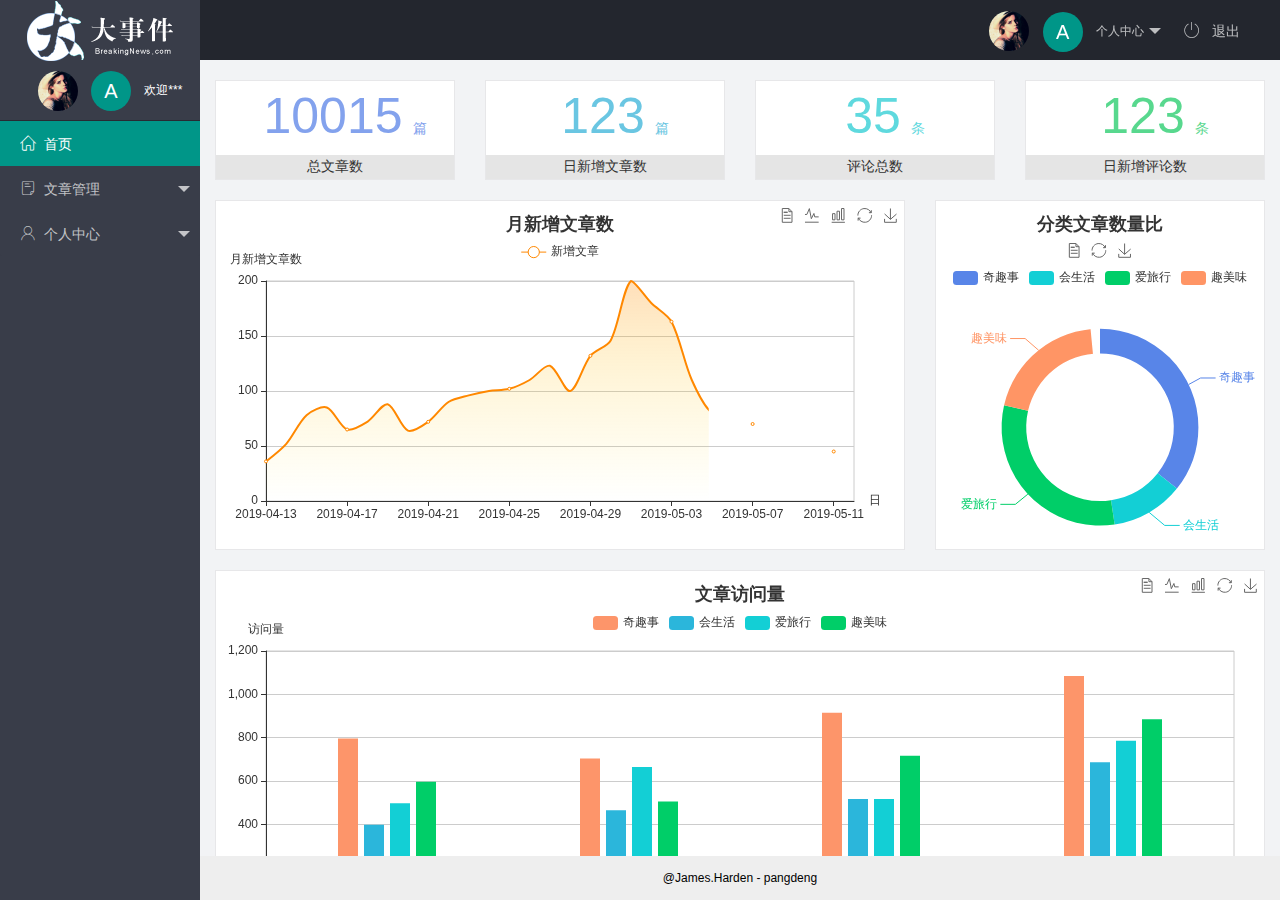
==== index.html @ 7b643625 "完成了主页功能的开发" ====
<!DOCTYPE html>
<html lang="en">

<head>
    <meta charset="UTF-8">
    <meta http-equiv="X-UA-Compatible" content="IE=edge">
    <meta name="viewport" content="width=device-width, initial-scale=1.0">
    <title>Document</title>
    <link rel="stylesheet" href="./assets/lib/layui/css/layui.css">
    <link rel="stylesheet" href="./assets/fonts/iconfont.css">
    <link rel="stylesheet" href="./assets/css/index.css">
</head>

<body>
    <div class="layui-layout layui-layout-admin">
        <div class="layui-header">
            <div class="layui-logo layui-hide-xs layui-bg-black">
                <img src="./assets/images/logo.png" alt="">
            </div>
            <!-- 头部区域（可配合layui 已有的水平导航） -->
            <ul class="layui-nav layui-layout-right">
                <li class="layui-nav-item layui-hide layui-show-md-inline-block">
                    <a href="javascript:;" class="userinfo">
                        <img src="./assets/images/sample.jpg"
                            class="layui-nav-img">
                            <span class="text-avatar">A</span>
                        个人中心
                    </a>
                    <dl class="layui-nav-child">
                        <dd><a href="">基本资料</a></dd>
                        <dd><a href="">更换头像</a></dd>
                        <dd><a href="">重置密码</a></dd>
                    </dl>
                </li>
                <li class="layui-nav-item" lay-header-event="menuRight" lay-unselect>
                    <a href="javascript:;" id="btnLogout">
                        <span class="iconfont icon-tuichu"></span>
                        退出
                    </a>
                </li>
            </ul>
        </div>

        <div class="layui-side layui-bg-black">
            <div class="layui-side-scroll">
                <div class="userinfo">
                    <img src="./assets/images/sample.jpg"
                        class="layui-nav-img">
                    <span class="text-avatar">A</span>
                    <span id="welcome">欢迎***</span>
                </div>
                <!-- 左侧导航区域（可配合layui已有的垂直导航） -->
                <ul class="layui-nav layui-nav-tree" lay-shrink="all">
                    <li class="layui-nav-item layui-this">
                        <a href="/home/dashboard.html" target="fm">
                            <span class="iconfont icon-home"></span>首页
                        </a>
                    </li>
                    <li class="layui-nav-item">
                        <a class="" href="javascript:;"><span class="iconfont icon-16"></span>文章管理</a>
                        <dl class="layui-nav-child">
                            <dd><a href="javascript:;"><i class="layui-icon layui-icon-app"></i> 文章类别</a></dd>
                            <dd><a href="javascript:;"><i class="layui-icon layui-icon-cols"></i> 文章列表</a></dd>
                            <dd><a href="javascript:;"><i class="layui-icon layui-icon-diamond"></i> 发布文章</a></dd>
                        </dl>
                    </li>
                    <li class="layui-nav-item">
                        <a href="javascript:;"><span class="iconfont icon-user"></span>个人中心</a>
                        <dl class="layui-nav-child">
                            <dd><a href="javascript:;"><i class="layui-icon layui-icon-layer"></i> 基本资料</a></dd>
                            <dd><a href="javascript:;"><i class="layui-icon layui-icon-fire"></i> 更换头像</a></dd>
                            <dd><a href="javascript:;"><i class="layui-icon layui-icon-set-sm"></i> 重置密码</a></dd>
                        </dl>
                    </li>
                </ul>
            </div>
        </div>

        <div class="layui-body">
            <!-- 内容主体区域 -->
            <iframe name="fm" src="./home/dashboard.html" frameborder="0"></iframe>
        </div>

        <div class="layui-footer">
            <!-- 底部固定区域 -->
            @James.Harden - pangdeng
        </div>
    </div>
    <script src="./assets/lib/layui/layui.all.js"></script>
    <script src="./assets/lib/jquery.js"></script>
    <script src="./assets/js/baseAPI.js"></script>
    <script src="./assets/js/index.js"></script>
</body>

</html>
---- assets/lib/layui/css/layui.css ----
/** layui-v2.5.5 MIT License By https://www.layui.com */
 .layui-inline,img{display:inline-block;vertical-align:middle}h1,h2,h3,h4,h5,h6{font-weight:400}.layui-edge,.layui-header,.layui-inline,.layui-main{position:relative}.layui-body,.layui-edge,.layui-elip{overflow:hidden}.layui-btn,.layui-edge,.layui-inline,img{vertical-align:middle}.layui-btn,.layui-disabled,.layui-icon,.layui-unselect{-moz-user-select:none;-webkit-user-select:none;-ms-user-select:none}.layui-elip,.layui-form-checkbox span,.layui-form-pane .layui-form-label{text-overflow:ellipsis;white-space:nowrap}.layui-breadcrumb,.layui-tree-btnGroup{visibility:hidden}blockquote,body,button,dd,div,dl,dt,form,h1,h2,h3,h4,h5,h6,input,li,ol,p,pre,td,textarea,th,ul{margin:0;padding:0;-webkit-tap-highlight-color:rgba(0,0,0,0)}a:active,a:hover{outline:0}img{border:none}li{list-style:none}table{border-collapse:collapse;border-spacing:0}h4,h5,h6{font-size:100%}button,input,optgroup,option,select,textarea{font-family:inherit;font-size:inherit;font-style:inherit;font-weight:inherit;outline:0}pre{white-space:pre-wrap;white-space:-moz-pre-wrap;white-space:-pre-wrap;white-space:-o-pre-wrap;word-wrap:break-word}body{line-height:24px;font:14px Helvetica Neue,Helvetica,PingFang SC,Tahoma,Arial,sans-serif}hr{height:1px;margin:10px 0;border:0;clear:both}a{color:#333;text-decoration:none}a:hover{color:#777}a cite{font-style:normal;*cursor:pointer}.layui-border-box,.layui-border-box *{box-sizing:border-box}.layui-box,.layui-box *{box-sizing:content-box}.layui-clear{clear:both;*zoom:1}.layui-clear:after{content:'\20';clear:both;*zoom:1;display:block;height:0}.layui-inline{*display:inline;*zoom:1}.layui-edge{display:inline-block;width:0;height:0;border-width:6px;border-style:dashed;border-color:transparent}.layui-edge-top{top:-4px;border-bottom-color:#999;border-bottom-style:solid}.layui-edge-right{border-left-color:#999;border-left-style:solid}.layui-edge-bottom{top:2px;border-top-color:#999;border-top-style:solid}.layui-edge-left{border-right-color:#999;border-right-style:solid}.layui-disabled,.layui-disabled:hover{color:#d2d2d2!important;cursor:not-allowed!important}.layui-circle{border-radius:100%}.layui-show{display:block!important}.layui-hide{display:none!important}@font-face{font-family:layui-icon;src:url(../font/iconfont.eot?v=250);src:url(../font/iconfont.eot?v=250#iefix) format('embedded-opentype'),url(../font/iconfont.woff2?v=250) format('woff2'),url(../font/iconfont.woff?v=250) format('woff'),url(../font/iconfont.ttf?v=250) format('truetype'),url(../font/iconfont.svg?v=250#layui-icon) format('svg')}.layui-icon{font-family:layui-icon!important;font-size:16px;font-style:normal;-webkit-font-smoothing:antialiased;-moz-osx-font-smoothing:grayscale}.layui-icon-reply-fill:before{content:"\e611"}.layui-icon-set-fill:before{content:"\e614"}.layui-icon-menu-fill:before{content:"\e60f"}.layui-icon-search:before{content:"\e615"}.layui-icon-share:before{content:"\e641"}.layui-icon-set-sm:before{content:"\e620"}.layui-icon-engine:before{content:"\e628"}.layui-icon-close:before{content:"\1006"}.layui-icon-close-fill:before{content:"\1007"}.layui-icon-chart-screen:before{content:"\e629"}.layui-icon-star:before{content:"\e600"}.layui-icon-circle-dot:before{content:"\e617"}.layui-icon-chat:before{content:"\e606"}.layui-icon-release:before{content:"\e609"}.layui-icon-list:before{content:"\e60a"}.layui-icon-chart:before{content:"\e62c"}.layui-icon-ok-circle:before{content:"\1005"}.layui-icon-layim-theme:before{content:"\e61b"}.layui-icon-table:before{content:"\e62d"}.layui-icon-right:before{content:"\e602"}.layui-icon-left:before{content:"\e603"}.layui-icon-cart-simple:before{content:"\e698"}.layui-icon-face-cry:before{content:"\e69c"}.layui-icon-face-smile:before{content:"\e6af"}.layui-icon-survey:before{content:"\e6b2"}.layui-icon-tree:before{content:"\e62e"}.layui-icon-upload-circle:before{content:"\e62f"}.layui-icon-add-circle:before{content:"\e61f"}.layui-icon-download-circle:before{content:"\e601"}.layui-icon-templeate-1:before{content:"\e630"}.layui-icon-util:before{content:"\e631"}.layui-icon-face-surprised:before{content:"\e664"}.layui-icon-edit:before{content:"\e642"}.layui-icon-speaker:before{content:"\e645"}.layui-icon-down:before{content:"\e61a"}.layui-icon-file:before{content:"\e621"}.layui-icon-layouts:before{content:"\e632"}.layui-icon-rate-half:before{content:"\e6c9"}.layui-icon-add-circle-fine:before{content:"\e608"}.layui-icon-prev-circle:before{content:"\e633"}.layui-icon-read:before{content:"\e705"}.layui-icon-404:before{content:"\e61c"}.layui-icon-carousel:before{content:"\e634"}.layui-icon-help:before{content:"\e607"}.layui-icon-code-circle:before{content:"\e635"}.layui-icon-water:before{content:"\e636"}.layui-icon-username:before{content:"\e66f"}.layui-icon-find-fill:before{content:"\e670"}.layui-icon-about:before{content:"\e60b"}.layui-icon-location:before{content:"\e715"}.layui-icon-up:before{content:"\e619"}.layui-icon-pause:before{content:"\e651"}.layui-icon-date:before{content:"\e637"}.layui-icon-layim-uploadfile:before{content:"\e61d"}.layui-icon-delete:before{content:"\e640"}.layui-icon-play:before{content:"\e652"}.layui-icon-top:before{content:"\e604"}.layui-icon-friends:before{content:"\e612"}.layui-icon-refresh-3:before{content:"\e9aa"}.layui-icon-ok:before{content:"\e605"}.layui-icon-layer:before{content:"\e638"}.layui-icon-face-smile-fine:before{content:"\e60c"}.layui-icon-dollar:before{content:"\e659"}.layui-icon-group:before{content:"\e613"}.layui-icon-layim-download:before{content:"\e61e"}.layui-icon-picture-fine:before{content:"\e60d"}.layui-icon-link:before{content:"\e64c"}.layui-icon-diamond:before{content:"\e735"}.layui-icon-log:before{content:"\e60e"}.layui-icon-rate-solid:before{content:"\e67a"}.layui-icon-fonts-del:before{content:"\e64f"}.layui-icon-unlink:before{content:"\e64d"}.layui-icon-fonts-clear:before{content:"\e639"}.layui-icon-triangle-r:before{content:"\e623"}.layui-icon-circle:before{content:"\e63f"}.layui-icon-radio:before{content:"\e643"}.layui-icon-align-center:before{content:"\e647"}.layui-icon-align-right:before{content:"\e648"}.layui-icon-align-left:before{content:"\e649"}.layui-icon-loading-1:before{content:"\e63e"}.layui-icon-return:before{content:"\e65c"}.layui-icon-fonts-strong:before{content:"\e62b"}.layui-icon-upload:before{content:"\e67c"}.layui-icon-dialogue:before{content:"\e63a"}.layui-icon-video:before{content:"\e6ed"}.layui-icon-headset:before{content:"\e6fc"}.layui-icon-cellphone-fine:before{content:"\e63b"}.layui-icon-add-1:before{content:"\e654"}.layui-icon-face-smile-b:before{content:"\e650"}.layui-icon-fonts-html:before{content:"\e64b"}.layui-icon-form:before{content:"\e63c"}.layui-icon-cart:before{content:"\e657"}.layui-icon-camera-fill:before{content:"\e65d"}.layui-icon-tabs:before{content:"\e62a"}.layui-icon-fonts-code:before{content:"\e64e"}.layui-icon-fire:before{content:"\e756"}.layui-icon-set:before{content:"\e716"}.layui-icon-fonts-u:before{content:"\e646"}.layui-icon-triangle-d:before{content:"\e625"}.layui-icon-tips:before{content:"\e702"}.layui-icon-picture:before{content:"\e64a"}.layui-icon-more-vertical:before{content:"\e671"}.layui-icon-flag:before{content:"\e66c"}.layui-icon-loading:before{content:"\e63d"}.layui-icon-fonts-i:before{content:"\e644"}.layui-icon-refresh-1:before{content:"\e666"}.layui-icon-rmb:before{content:"\e65e"}.layui-icon-home:before{content:"\e68e"}.layui-icon-user:before{content:"\e770"}.layui-icon-notice:before{content:"\e667"}.layui-icon-login-weibo:before{content:"\e675"}.layui-icon-voice:before{content:"\e688"}.layui-icon-upload-drag:before{content:"\e681"}.layui-icon-login-qq:before{content:"\e676"}.layui-icon-snowflake:before{content:"\e6b1"}.layui-icon-file-b:before{content:"\e655"}.layui-icon-template:before{content:"\e663"}.layui-icon-auz:before{content:"\e672"}.layui-icon-console:before{content:"\e665"}.layui-icon-app:before{content:"\e653"}.layui-icon-prev:before{content:"\e65a"}.layui-icon-website:before{content:"\e7ae"}.layui-icon-next:before{content:"\e65b"}.layui-icon-component:before{content:"\e857"}.layui-icon-more:before{content:"\e65f"}.layui-icon-login-wechat:before{content:"\e677"}.layui-icon-shrink-right:before{content:"\e668"}.layui-icon-spread-left:before{content:"\e66b"}.layui-icon-camera:before{content:"\e660"}.layui-icon-note:before{content:"\e66e"}.layui-icon-refresh:before{content:"\e669"}.layui-icon-female:before{content:"\e661"}.layui-icon-male:before{content:"\e662"}.layui-icon-password:before{content:"\e673"}.layui-icon-senior:before{content:"\e674"}.layui-icon-theme:before{content:"\e66a"}.layui-icon-tread:before{content:"\e6c5"}.layui-icon-praise:before{content:"\e6c6"}.layui-icon-star-fill:before{content:"\e658"}.layui-icon-rate:before{content:"\e67b"}.layui-icon-template-1:before{content:"\e656"}.layui-icon-vercode:before{content:"\e679"}.layui-icon-cellphone:before{content:"\e678"}.layui-icon-screen-full:before{content:"\e622"}.layui-icon-screen-restore:before{content:"\e758"}.layui-icon-cols:before{content:"\e610"}.layui-icon-export:before{content:"\e67d"}.layui-icon-print:before{content:"\e66d"}.layui-icon-slider:before{content:"\e714"}.layui-icon-addition:before{content:"\e624"}.layui-icon-subtraction:before{content:"\e67e"}.layui-icon-service:before{content:"\e626"}.layui-icon-transfer:before{content:"\e691"}.layui-main{width:1140px;margin:0 auto}.layui-header{z-index:1000;height:60px}.layui-header a:hover{transition:all .5s;-webkit-transition:all .5s}.layui-side{position:fixed;left:0;top:0;bottom:0;z-index:999;width:200px;overflow-x:hidden}.layui-side-scroll{position:relative;width:220px;height:100%;overflow-x:hidden}.layui-body{position:absolute;left:200px;right:0;top:0;bottom:0;z-index:998;width:auto;overflow-y:auto;box-sizing:border-box}.layui-layout-body{overflow:hidden}.layui-layout-admin .layui-header{background-color:#23262E}.layui-layout-admin .layui-side{top:60px;width:200px;overflow-x:hidden}.layui-layout-admin .layui-body{position:fixed;top:60px;bottom:44px}.layui-layout-admin .layui-main{width:auto;margin:0 15px}.layui-layout-admin .layui-footer{position:fixed;left:200px;right:0;bottom:0;height:44px;line-height:44px;padding:0 15px;background-color:#eee}.layui-layout-admin .layui-logo{position:absolute;left:0;top:0;width:200px;height:100%;line-height:60px;text-align:center;color:#009688;font-size:16px}.layui-layout-admin .layui-header .layui-nav{background:0 0}.layui-layout-left{position:absolute!important;left:200px;top:0}.layui-layout-right{position:absolute!important;right:0;top:0}.layui-container{position:relative;margin:0 auto;padding:0 15px;box-sizing:border-box}.layui-fluid{position:relative;margin:0 auto;padding:0 15px}.layui-row:after,.layui-row:before{content:'';display:block;clear:both}.layui-col-lg1,.layui-col-lg10,.layui-col-lg11,.layui-col-lg12,.layui-col-lg2,.layui-col-lg3,.layui-col-lg4,.layui-col-lg5,.layui-col-lg6,.layui-col-lg7,.layui-col-lg8,.layui-col-lg9,.layui-col-md1,.layui-col-md10,.layui-col-md11,.layui-col-md12,.layui-col-md2,.layui-col-md3,.layui-col-md4,.layui-col-md5,.layui-col-md6,.layui-col-md7,.layui-col-md8,.layui-col-md9,.layui-col-sm1,.layui-col-sm10,.layui-col-sm11,.layui-col-sm12,.layui-col-sm2,.layui-col-sm3,.layui-col-sm4,.layui-col-sm5,.layui-col-sm6,.layui-col-sm7,.layui-col-sm8,.layui-col-sm9,.layui-col-xs1,.layui-col-xs10,.layui-col-xs11,.layui-col-xs12,.layui-col-xs2,.layui-col-xs3,.layui-col-xs4,.layui-col-xs5,.layui-col-xs6,.layui-col-xs7,.layui-col-xs8,.layui-col-xs9{position:relative;display:block;box-sizing:border-box}.layui-col-xs1,.layui-col-xs10,.layui-col-xs11,.layui-col-xs12,.layui-col-xs2,.layui-col-xs3,.layui-col-xs4,.layui-col-xs5,.layui-col-xs6,.layui-col-xs7,.layui-col-xs8,.layui-col-xs9{float:left}.layui-col-xs1{width:8.33333333%}.layui-col-xs2{width:16.66666667%}.layui-col-xs3{width:25%}.layui-col-xs4{width:33.33333333%}.layui-col-xs5{width:41.66666667%}.layui-col-xs6{width:50%}.layui-col-xs7{width:58.33333333%}.layui-col-xs8{width:66.66666667%}.layui-col-xs9{width:75%}.layui-col-xs10{width:83.33333333%}.layui-col-xs11{width:91.66666667%}.layui-col-xs12{width:100%}.layui-col-xs-offset1{margin-left:8.33333333%}.layui-col-xs-offset2{margin-left:16.66666667%}.layui-col-xs-offset3{margin-left:25%}.layui-col-xs-offset4{margin-left:33.33333333%}.layui-col-xs-offset5{margin-left:41.66666667%}.layui-col-xs-offset6{margin-left:50%}.layui-col-xs-offset7{margin-left:58.33333333%}.layui-col-xs-offset8{margin-left:66.66666667%}.layui-col-xs-offset9{margin-left:75%}.layui-col-xs-offset10{margin-left:83.33333333%}.layui-col-xs-offset11{margin-left:91.66666667%}.layui-col-xs-offset12{margin-left:100%}@media screen and (max-width:768px){.layui-hide-xs{display:none!important}.layui-show-xs-block{display:block!important}.layui-show-xs-inline{display:inline!important}.layui-show-xs-inline-block{display:inline-block!important}}@media screen and (min-width:768px){.layui-container{width:750px}.layui-hide-sm{display:none!important}.layui-show-sm-block{display:block!important}.layui-show-sm-inline{display:inline!important}.layui-show-sm-inline-block{display:inline-block!important}.layui-col-sm1,.layui-col-sm10,.layui-col-sm11,.layui-col-sm12,.layui-col-sm2,.layui-col-sm3,.layui-col-sm4,.layui-col-sm5,.layui-col-sm6,.layui-col-sm7,.layui-col-sm8,.layui-col-sm9{float:left}.layui-col-sm1{width:8.33333333%}.layui-col-sm2{width:16.66666667%}.layui-col-sm3{width:25%}.layui-col-sm4{width:33.33333333%}.layui-col-sm5{width:41.66666667%}.layui-col-sm6{width:50%}.layui-col-sm7{width:58.33333333%}.layui-col-sm8{width:66.66666667%}.layui-col-sm9{width:75%}.layui-col-sm10{width:83.33333333%}.layui-col-sm11{width:91.66666667%}.layui-col-sm12{width:100%}.layui-col-sm-offset1{margin-left:8.33333333%}.layui-col-sm-offset2{margin-left:16.66666667%}.layui-col-sm-offset3{margin-left:25%}.layui-col-sm-offset4{margin-left:33.33333333%}.layui-col-sm-offset5{margin-left:41.66666667%}.layui-col-sm-offset6{margin-left:50%}.layui-col-sm-offset7{margin-left:58.33333333%}.layui-col-sm-offset8{margin-left:66.66666667%}.layui-col-sm-offset9{margin-left:75%}.layui-col-sm-offset10{margin-left:83.33333333%}.layui-col-sm-offset11{margin-left:91.66666667%}.layui-col-sm-offset12{margin-left:100%}}@media screen and (min-width:992px){.layui-container{width:970px}.layui-hide-md{display:none!important}.layui-show-md-block{display:block!important}.layui-show-md-inline{display:inline!important}.layui-show-md-inline-block{display:inline-block!important}.layui-col-md1,.layui-col-md10,.layui-col-md11,.layui-col-md12,.layui-col-md2,.layui-col-md3,.layui-col-md4,.layui-col-md5,.layui-col-md6,.layui-col-md7,.layui-col-md8,.layui-col-md9{float:left}.layui-col-md1{width:8.33333333%}.layui-col-md2{width:16.66666667%}.layui-col-md3{width:25%}.layui-col-md4{width:33.33333333%}.layui-col-md5{width:41.66666667%}.layui-col-md6{width:50%}.layui-col-md7{width:58.33333333%}.layui-col-md8{width:66.66666667%}.layui-col-md9{width:75%}.layui-col-md10{width:83.33333333%}.layui-col-md11{width:91.66666667%}.layui-col-md12{width:100%}.layui-col-md-offset1{margin-left:8.33333333%}.layui-col-md-offset2{margin-left:16.66666667%}.layui-col-md-offset3{margin-left:25%}.layui-col-md-offset4{margin-left:33.33333333%}.layui-col-md-offset5{margin-left:41.66666667%}.layui-col-md-offset6{margin-left:50%}.layui-col-md-offset7{margin-left:58.33333333%}.layui-col-md-offset8{margin-left:66.66666667%}.layui-col-md-offset9{margin-left:75%}.layui-col-md-offset10{margin-left:83.33333333%}.layui-col-md-offset11{margin-left:91.66666667%}.layui-col-md-offset12{margin-left:100%}}@media screen and (min-width:1200px){.layui-container{width:1170px}.layui-hide-lg{display:none!important}.layui-show-lg-block{display:block!important}.layui-show-lg-inline{display:inline!important}.layui-show-lg-inline-block{display:inline-block!important}.layui-col-lg1,.layui-col-lg10,.layui-col-lg11,.layui-col-lg12,.layui-col-lg2,.layui-col-lg3,.layui-col-lg4,.layui-col-lg5,.layui-col-lg6,.layui-col-lg7,.layui-col-lg8,.layui-col-lg9{float:left}.layui-col-lg1{width:8.33333333%}.layui-col-lg2{width:16.66666667%}.layui-col-lg3{width:25%}.layui-col-lg4{width:33.33333333%}.layui-col-lg5{width:41.66666667%}.layui-col-lg6{width:50%}.layui-col-lg7{width:58.33333333%}.layui-col-lg8{width:66.66666667%}.layui-col-lg9{width:75%}.layui-col-lg10{width:83.33333333%}.layui-col-lg11{width:91.66666667%}.layui-col-lg12{width:100%}.layui-col-lg-offset1{margin-left:8.33333333%}.layui-col-lg-offset2{margin-left:16.66666667%}.layui-col-lg-offset3{margin-left:25%}.layui-col-lg-offset4{margin-left:33.33333333%}.layui-col-lg-offset5{margin-left:41.66666667%}.layui-col-lg-offset6{margin-left:50%}.layui-col-lg-offset7{margin-left:58.33333333%}.layui-col-lg-offset8{margin-left:66.66666667%}.layui-col-lg-offset9{margin-left:75%}.layui-col-lg-offset10{margin-left:83.33333333%}.layui-col-lg-offset11{margin-left:91.66666667%}.layui-col-lg-offset12{margin-left:100%}}.layui-col-space1{margin:-.5px}.layui-col-space1>*{padding:.5px}.layui-col-space3{margin:-1.5px}.layui-col-space3>*{padding:1.5px}.layui-col-space5{margin:-2.5px}.layui-col-space5>*{padding:2.5px}.layui-col-space8{margin:-3.5px}.layui-col-space8>*{padding:3.5px}.layui-col-space10{margin:-5px}.layui-col-space10>*{padding:5px}.layui-col-space12{margin:-6px}.layui-col-space12>*{padding:6px}.layui-col-space15{margin:-7.5px}.layui-col-space15>*{padding:7.5px}.layui-col-space18{margin:-9px}.layui-col-space18>*{padding:9px}.layui-col-space20{margin:-10px}.layui-col-space20>*{padding:10px}.layui-col-space22{margin:-11px}.layui-col-space22>*{padding:11px}.layui-col-space25{margin:-12.5px}.layui-col-space25>*{padding:12.5px}.layui-col-space30{margin:-15px}.layui-col-space30>*{padding:15px}.layui-btn,.layui-input,.layui-select,.layui-textarea,.layui-upload-button{outline:0;-webkit-appearance:none;transition:all .3s;-webkit-transition:all .3s;box-sizing:border-box}.layui-elem-quote{margin-bottom:10px;padding:15px;line-height:22px;border-left:5px solid #009688;border-radius:0 2px 2px 0;background-color:#f2f2f2}.layui-quote-nm{border-style:solid;border-width:1px 1px 1px 5px;background:0 0}.layui-elem-field{margin-bottom:10px;padding:0;border-width:1px;border-style:solid}.layui-elem-field legend{margin-left:20px;padding:0 10px;font-size:20px;font-weight:300}.layui-field-title{margin:10px 0 20px;border-width:1px 0 0}.layui-field-box{padding:10px 15px}.layui-field-title .layui-field-box{padding:10px 0}.layui-progress{position:relative;height:6px;border-radius:20px;background-color:#e2e2e2}.layui-progress-bar{position:absolute;left:0;top:0;width:0;max-width:100%;height:6px;border-radius:20px;text-align:right;background-color:#5FB878;transition:all .3s;-webkit-transition:all .3s}.layui-progress-big,.layui-progress-big .layui-progress-bar{height:18px;line-height:18px}.layui-progress-text{position:relative;top:-20px;line-height:18px;font-size:12px;color:#666}.layui-progress-big .layui-progress-text{position:static;padding:0 10px;color:#fff}.layui-collapse{border-width:1px;border-style:solid;border-radius:2px}.layui-colla-content,.layui-colla-item{border-top-width:1px;border-top-style:solid}.layui-colla-item:first-child{border-top:none}.layui-colla-title{position:relative;height:42px;line-height:42px;padding:0 15px 0 35px;color:#333;background-color:#f2f2f2;cursor:pointer;font-size:14px;overflow:hidden}.layui-colla-content{display:none;padding:10px 15px;line-height:22px;color:#666}.layui-colla-icon{position:absolute;left:15px;top:0;font-size:14px}.layui-card{margin-bottom:15px;border-radius:2px;background-color:#fff;box-shadow:0 1px 2px 0 rgba(0,0,0,.05)}.layui-card:last-child{margin-bottom:0}.layui-card-header{position:relative;height:42px;line-height:42px;padding:0 15px;border-bottom:1px solid #f6f6f6;color:#333;border-radius:2px 2px 0 0;font-size:14px}.layui-bg-black,.layui-bg-blue,.layui-bg-cyan,.layui-bg-green,.layui-bg-orange,.layui-bg-red{color:#fff!important}.layui-card-body{position:relative;padding:10px 15px;line-height:24px}.layui-card-body[pad15]{padding:15px}.layui-card-body[pad20]{padding:20px}.layui-card-body .layui-table{margin:5px 0}.layui-card .layui-tab{margin:0}.layui-panel-window{position:relative;padding:15px;border-radius:0;border-top:5px solid #E6E6E6;background-color:#fff}.layui-auxiliar-moving{position:fixed;left:0;right:0;top:0;bottom:0;width:100%;height:100%;background:0 0;z-index:9999999999}.layui-form-label,.layui-form-mid,.layui-form-select,.layui-input-block,.layui-input-inline,.layui-textarea{position:relative}.layui-bg-red{background-color:#FF5722!important}.layui-bg-orange{background-color:#FFB800!important}.layui-bg-green{background-color:#009688!important}.layui-bg-cyan{background-color:#2F4056!important}.layui-bg-blue{background-color:#1E9FFF!important}.layui-bg-black{background-color:#393D49!important}.layui-bg-gray{background-color:#eee!important;color:#666!important}.layui-badge-rim,.layui-colla-content,.layui-colla-item,.layui-collapse,.layui-elem-field,.layui-form-pane .layui-form-item[pane],.layui-form-pane .layui-form-label,.layui-input,.layui-layedit,.layui-layedit-tool,.layui-quote-nm,.layui-select,.layui-tab-bar,.layui-tab-card,.layui-tab-title,.layui-tab-title .layui-this:after,.layui-textarea{border-color:#e6e6e6}.layui-timeline-item:before,hr{background-color:#e6e6e6}.layui-text{line-height:22px;font-size:14px;color:#666}.layui-text h1,.layui-text h2,.layui-text h3{font-weight:500;color:#333}.layui-text h1{font-size:30px}.layui-text h2{font-size:24px}.layui-text h3{font-size:18px}.layui-text a:not(.layui-btn){color:#01AAED}.layui-text a:not(.layui-btn):hover{text-decoration:underline}.layui-text ul{padding:5px 0 5px 15px}.layui-text ul li{margin-top:5px;list-style-type:disc}.layui-text em,.layui-word-aux{color:#999!important;padding:0 5px!important}.layui-btn{display:inline-block;height:38px;line-height:38px;padding:0 18px;background-color:#009688;color:#fff;white-space:nowrap;text-align:center;font-size:14px;border:none;border-radius:2px;cursor:pointer}.layui-btn:hover{opacity:.8;filter:alpha(opacity=80);color:#fff}.layui-btn:active{opacity:1;filter:alpha(opacity=100)}.layui-btn+.layui-btn{margin-left:10px}.layui-btn-container{font-size:0}.layui-btn-container .layui-btn{margin-right:10px;margin-bottom:10px}.layui-btn-container .layui-btn+.layui-btn{margin-left:0}.layui-table .layui-btn-container .layui-btn{margin-bottom:9px}.layui-btn-radius{border-radius:100px}.layui-btn .layui-icon{margin-right:3px;font-size:18px;vertical-align:bottom;vertical-align:middle\9}.layui-btn-primary{border:1px solid #C9C9C9;background-color:#fff;color:#555}.layui-btn-primary:hover{border-color:#009688;color:#333}.layui-btn-normal{background-color:#1E9FFF}.layui-btn-warm{background-color:#FFB800}.layui-btn-danger{background-color:#FF5722}.layui-btn-checked{background-color:#5FB878}.layui-btn-disabled,.layui-btn-disabled:active,.layui-btn-disabled:hover{border:1px solid #e6e6e6;background-color:#FBFBFB;color:#C9C9C9;cursor:not-allowed;opacity:1}.layui-btn-lg{height:44px;line-height:44px;padding:0 25px;font-size:16px}.layui-btn-sm{height:30px;line-height:30px;padding:0 10px;font-size:12px}.layui-btn-sm i{font-size:16px!important}.layui-btn-xs{height:22px;line-height:22px;padding:0 5px;font-size:12px}.layui-btn-xs i{font-size:14px!important}.layui-btn-group{display:inline-block;vertical-align:middle;font-size:0}.layui-btn-group .layui-btn{margin-left:0!important;margin-right:0!important;border-left:1px solid rgba(255,255,255,.5);border-radius:0}.layui-btn-group .layui-btn-primary{border-left:none}.layui-btn-group .layui-btn-primary:hover{border-color:#C9C9C9;color:#009688}.layui-btn-group .layui-btn:first-child{border-left:none;border-radius:2px 0 0 2px}.layui-btn-group .layui-btn-primary:first-child{border-left:1px solid #c9c9c9}.layui-btn-group .layui-btn:last-child{border-radius:0 2px 2px 0}.layui-btn-group .layui-btn+.layui-btn{margin-left:0}.layui-btn-group+.layui-btn-group{margin-left:10px}.layui-btn-fluid{width:100%}.layui-input,.layui-select,.layui-textarea{height:38px;line-height:1.3;line-height:38px\9;border-width:1px;border-style:solid;background-color:#fff;border-radius:2px}.layui-input::-webkit-input-placeholder,.layui-select::-webkit-input-placeholder,.layui-textarea::-webkit-input-placeholder{line-height:1.3}.layui-input,.layui-textarea{display:block;width:100%;padding-left:10px}.layui-input:hover,.layui-textarea:hover{border-color:#D2D2D2!important}.layui-input:focus,.layui-textarea:focus{border-color:#C9C9C9!important}.layui-textarea{min-height:100px;height:auto;line-height:20px;padding:6px 10px;resize:vertical}.layui-select{padding:0 10px}.layui-form input[type=checkbox],.layui-form input[type=radio],.layui-form select{display:none}.layui-form [lay-ignore]{display:initial}.layui-form-item{margin-bottom:15px;clear:both;*zoom:1}.layui-form-item:after{content:'\20';clear:both;*zoom:1;display:block;height:0}.layui-form-label{float:left;display:block;padding:9px 15px;width:80px;font-weight:400;line-height:20px;text-align:right}.layui-form-label-col{display:block;float:none;padding:9px 0;line-height:20px;text-align:left}.layui-form-item .layui-inline{margin-bottom:5px;margin-right:10px}.layui-input-block{margin-left:110px;min-height:36px}.layui-input-inline{display:inline-block;vertical-align:middle}.layui-form-item .layui-input-inline{float:left;width:190px;margin-right:10px}.layui-form-text .layui-input-inline{width:auto}.layui-form-mid{float:left;display:block;padding:9px 0!important;line-height:20px;margin-right:10px}.layui-form-danger+.layui-form-select .layui-input,.layui-form-danger:focus{border-color:#FF5722!important}.layui-form-select .layui-input{padding-right:30px;cursor:pointer}.layui-form-select .layui-edge{position:absolute;right:10px;top:50%;margin-top:-3px;cursor:pointer;border-width:6px;border-top-color:#c2c2c2;border-top-style:solid;transition:all .3s;-webkit-transition:all .3s}.layui-form-select dl{display:none;position:absolute;left:0;top:42px;padding:5px 0;z-index:899;min-width:100%;border:1px solid #d2d2d2;max-height:300px;overflow-y:auto;background-color:#fff;border-radius:2px;box-shadow:0 2px 4px rgba(0,0,0,.12);box-sizing:border-box}.layui-form-select dl dd,.layui-form-select dl dt{padding:0 10px;line-height:36px;white-space:nowrap;overflow:hidden;text-overflow:ellipsis}.layui-form-select dl dt{font-size:12px;color:#999}.layui-form-select dl dd{cursor:pointer}.layui-form-select dl dd:hover{background-color:#f2f2f2;-webkit-transition:.5s all;transition:.5s all}.layui-form-select .layui-select-group dd{padding-left:20px}.layui-form-select dl dd.layui-select-tips{padding-left:10px!important;color:#999}.layui-form-select dl dd.layui-this{background-color:#5FB878;color:#fff}.layui-form-checkbox,.layui-form-select dl dd.layui-disabled{background-color:#fff}.layui-form-selected dl{display:block}.layui-form-checkbox,.layui-form-checkbox *,.layui-form-switch{display:inline-block;vertical-align:middle}.layui-form-selected .layui-edge{margin-top:-9px;-webkit-transform:rotate(180deg);transform:rotate(180deg);margin-top:-3px\9}:root .layui-form-selected .layui-edge{margin-top:-9px\0/IE9}.layui-form-selectup dl{top:auto;bottom:42px}.layui-select-none{margin:5px 0;text-align:center;color:#999}.layui-select-disabled .layui-disabled{border-color:#eee!important}.layui-select-disabled .layui-edge{border-top-color:#d2d2d2}.layui-form-checkbox{position:relative;height:30px;line-height:30px;margin-right:10px;padding-right:30px;cursor:pointer;font-size:0;-webkit-transition:.1s linear;transition:.1s linear;box-sizing:border-box}.layui-form-checkbox span{padding:0 10px;height:100%;font-size:14px;border-radius:2px 0 0 2px;background-color:#d2d2d2;color:#fff;overflow:hidden}.layui-form-checkbox:hover span{background-color:#c2c2c2}.layui-form-checkbox i{position:absolute;right:0;top:0;width:30px;height:28px;border:1px solid #d2d2d2;border-left:none;border-radius:0 2px 2px 0;color:#fff;font-size:20px;text-align:center}.layui-form-checkbox:hover i{border-color:#c2c2c2;color:#c2c2c2}.layui-form-checked,.layui-form-checked:hover{border-color:#5FB878}.layui-form-checked span,.layui-form-checked:hover span{background-color:#5FB878}.layui-form-checked i,.layui-form-checked:hover i{color:#5FB878}.layui-form-item .layui-form-checkbox{margin-top:4px}.layui-form-checkbox[lay-skin=primary]{height:auto!important;line-height:normal!important;min-width:18px;min-height:18px;border:none!important;margin-right:0;padding-left:28px;padding-right:0;background:0 0}.layui-form-checkbox[lay-skin=primary] span{padding-left:0;padding-right:15px;line-height:18px;background:0 0;color:#666}.layui-form-checkbox[lay-skin=primary] i{right:auto;left:0;width:16px;height:16px;line-height:16px;border:1px solid #d2d2d2;font-size:12px;border-radius:2px;background-color:#fff;-webkit-transition:.1s linear;transition:.1s linear}.layui-form-checkbox[lay-skin=primary]:hover i{border-color:#5FB878;color:#fff}.layui-form-checked[lay-skin=primary] i{border-color:#5FB878!important;background-color:#5FB878;color:#fff}.layui-checkbox-disbaled[lay-skin=primary] span{background:0 0!important;color:#c2c2c2}.layui-checkbox-disbaled[lay-skin=primary]:hover i{border-color:#d2d2d2}.layui-form-item .layui-form-checkbox[lay-skin=primary]{margin-top:10px}.layui-form-switch{position:relative;height:22px;line-height:22px;min-width:35px;padding:0 5px;margin-top:8px;border:1px solid #d2d2d2;border-radius:20px;cursor:pointer;background-color:#fff;-webkit-transition:.1s linear;transition:.1s linear}.layui-form-switch i{position:absolute;left:5px;top:3px;width:16px;height:16px;border-radius:20px;background-color:#d2d2d2;-webkit-transition:.1s linear;transition:.1s linear}.layui-form-switch em{position:relative;top:0;width:25px;margin-left:21px;padding:0!important;text-align:center!important;color:#999!important;font-style:normal!important;font-size:12px}.layui-form-onswitch{border-color:#5FB878;background-color:#5FB878}.layui-checkbox-disbaled,.layui-checkbox-disbaled i{border-color:#e2e2e2!important}.layui-form-onswitch i{left:100%;margin-left:-21px;background-color:#fff}.layui-form-onswitch em{margin-left:5px;margin-right:21px;color:#fff!important}.layui-checkbox-disbaled span{background-color:#e2e2e2!important}.layui-checkbox-disbaled:hover i{color:#fff!important}[lay-radio]{display:none}.layui-form-radio,.layui-form-radio *{display:inline-block;vertical-align:middle}.layui-form-radio{line-height:28px;margin:6px 10px 0 0;padding-right:10px;cursor:pointer;font-size:0}.layui-form-radio *{font-size:14px}.layui-form-radio>i{margin-right:8px;font-size:22px;color:#c2c2c2}.layui-form-radio>i:hover,.layui-form-radioed>i{color:#5FB878}.layui-radio-disbaled>i{color:#e2e2e2!important}.layui-form-pane .layui-form-label{width:110px;padding:8px 15px;height:38px;line-height:20px;border-width:1px;border-style:solid;border-radius:2px 0 0 2px;text-align:center;background-color:#FBFBFB;overflow:hidden;box-sizing:border-box}.layui-form-pane .layui-input-inline{margin-left:-1px}.layui-form-pane .layui-input-block{margin-left:110px;left:-1px}.layui-form-pane .layui-input{border-radius:0 2px 2px 0}.layui-form-pane .layui-form-text .layui-form-label{float:none;width:100%;border-radius:2px;box-sizing:border-box;text-align:left}.layui-form-pane .layui-form-text .layui-input-inline{display:block;margin:0;top:-1px;clear:both}.layui-form-pane .layui-form-text .layui-input-block{margin:0;left:0;top:-1px}.layui-form-pane .layui-form-text .layui-textarea{min-height:100px;border-radius:0 0 2px 2px}.layui-form-pane .layui-form-checkbox{margin:4px 0 4px 10px}.layui-form-pane .layui-form-radio,.layui-form-pane .layui-form-switch{margin-top:6px;margin-left:10px}.layui-form-pane .layui-form-item[pane]{position:relative;border-width:1px;border-style:solid}.layui-form-pane .layui-form-item[pane] .layui-form-label{position:absolute;left:0;top:0;height:100%;border-width:0 1px 0 0}.layui-form-pane .layui-form-item[pane] .layui-input-inline{margin-left:110px}@media screen and (max-width:450px){.layui-form-item .layui-form-label{text-overflow:ellipsis;overflow:hidden;white-space:nowrap}.layui-form-item .layui-inline{display:block;margin-right:0;margin-bottom:20px;clear:both}.layui-form-item .layui-inline:after{content:'\20';clear:both;display:block;height:0}.layui-form-item .layui-input-inline{display:block;float:none;left:-3px;width:auto;margin:0 0 10px 112px}.layui-form-item .layui-input-inline+.layui-form-mid{margin-left:110px;top:-5px;padding:0}.layui-form-item .layui-form-checkbox{margin-right:5px;margin-bottom:5px}}.layui-layedit{border-width:1px;border-style:solid;border-radius:2px}.layui-layedit-tool{padding:3px 5px;border-bottom-width:1px;border-bottom-style:solid;font-size:0}.layedit-tool-fixed{position:fixed;top:0;border-top:1px solid #e2e2e2}.layui-layedit-tool .layedit-tool-mid,.layui-layedit-tool .layui-icon{display:inline-block;vertical-align:middle;text-align:center;font-size:14px}.layui-layedit-tool .layui-icon{position:relative;width:32px;height:30px;line-height:30px;margin:3px 5px;color:#777;cursor:pointer;border-radius:2px}.layui-layedit-tool .layui-icon:hover{color:#393D49}.layui-layedit-tool .layui-icon:active{color:#000}.layui-layedit-tool .layedit-tool-active{background-color:#e2e2e2;color:#000}.layui-layedit-tool .layui-disabled,.layui-layedit-tool .layui-disabled:hover{color:#d2d2d2;cursor:not-allowed}.layui-layedit-tool .layedit-tool-mid{width:1px;height:18px;margin:0 10px;background-color:#d2d2d2}.layedit-tool-html{width:50px!important;font-size:30px!important}.layedit-tool-b,.layedit-tool-code,.layedit-tool-help{font-size:16px!important}.layedit-tool-d,.layedit-tool-face,.layedit-tool-image,.layedit-tool-unlink{font-size:18px!important}.layedit-tool-image input{position:absolute;font-size:0;left:0;top:0;width:100%;height:100%;opacity:.01;filter:Alpha(opacity=1);cursor:pointer}.layui-layedit-iframe iframe{display:block;width:100%}#LAY_layedit_code{overflow:hidden}.layui-laypage{display:inline-block;*display:inline;*zoom:1;vertical-align:middle;margin:10px 0;font-size:0}.layui-laypage>a:first-child,.layui-laypage>a:first-child em{border-radius:2px 0 0 2px}.layui-laypage>a:last-child,.layui-laypage>a:last-child em{border-radius:0 2px 2px 0}.layui-laypage>:first-child{margin-left:0!important}.layui-laypage>:last-child{margin-right:0!important}.layui-laypage a,.layui-laypage button,.layui-laypage input,.layui-laypage select,.layui-laypage span{border:1px solid #e2e2e2}.layui-laypage a,.layui-laypage span{display:inline-block;*display:inline;*zoom:1;vertical-align:middle;padding:0 15px;height:28px;line-height:28px;margin:0 -1px 5px 0;background-color:#fff;color:#333;font-size:12px}.layui-flow-more a *,.layui-laypage input,.layui-table-view select[lay-ignore]{display:inline-block}.layui-laypage a:hover{color:#009688}.layui-laypage em{font-style:normal}.layui-laypage .layui-laypage-spr{color:#999;font-weight:700}.layui-laypage a{text-decoration:none}.layui-laypage .layui-laypage-curr{position:relative}.layui-laypage .layui-laypage-curr em{position:relative;color:#fff}.layui-laypage .layui-laypage-curr .layui-laypage-em{position:absolute;left:-1px;top:-1px;padding:1px;width:100%;height:100%;background-color:#009688}.layui-laypage-em{border-radius:2px}.layui-laypage-next em,.layui-laypage-prev em{font-family:Sim sun;font-size:16px}.layui-laypage .layui-laypage-count,.layui-laypage .layui-laypage-limits,.layui-laypage .layui-laypage-refresh,.layui-laypage .layui-laypage-skip{margin-left:10px;margin-right:10px;padding:0;border:none}.layui-laypage .layui-laypage-limits,.layui-laypage .layui-laypage-refresh{vertical-align:top}.layui-laypage .layui-laypage-refresh i{font-size:18px;cursor:pointer}.layui-laypage select{height:22px;padding:3px;border-radius:2px;cursor:pointer}.layui-laypage .layui-laypage-skip{height:30px;line-height:30px;color:#999}.layui-laypage button,.layui-laypage input{height:30px;line-height:30px;border-radius:2px;vertical-align:top;background-color:#fff;box-sizing:border-box}.layui-laypage input{width:40px;margin:0 10px;padding:0 3px;text-align:center}.layui-laypage input:focus,.layui-laypage select:focus{border-color:#009688!important}.layui-laypage button{margin-left:10px;padding:0 10px;cursor:pointer}.layui-table,.layui-table-view{margin:10px 0}.layui-flow-more{margin:10px 0;text-align:center;color:#999;font-size:14px}.layui-flow-more a{height:32px;line-height:32px}.layui-flow-more a *{vertical-align:top}.layui-flow-more a cite{padding:0 20px;border-radius:3px;background-color:#eee;color:#333;font-style:normal}.layui-flow-more a cite:hover{opacity:.8}.layui-flow-more a i{font-size:30px;color:#737383}.layui-table{width:100%;background-color:#fff;color:#666}.layui-table tr{transition:all .3s;-webkit-transition:all .3s}.layui-table th{text-align:left;font-weight:400}.layui-table tbody tr:hover,.layui-table thead tr,.layui-table-click,.layui-table-header,.layui-table-hover,.layui-table-mend,.layui-table-patch,.layui-table-tool,.layui-table-total,.layui-table-total tr,.layui-table[lay-even] tr:nth-child(even){background-color:#f2f2f2}.layui-table td,.layui-table th,.layui-table-col-set,.layui-table-fixed-r,.layui-table-grid-down,.layui-table-header,.layui-table-page,.layui-table-tips-main,.layui-table-tool,.layui-table-total,.layui-table-view,.layui-table[lay-skin=line],.layui-table[lay-skin=row]{border-width:1px;border-style:solid;border-color:#e6e6e6}.layui-table td,.layui-table th{position:relative;padding:9px 15px;min-height:20px;line-height:20px;font-size:14px}.layui-table[lay-skin=line] td,.layui-table[lay-skin=line] th{border-width:0 0 1px}.layui-table[lay-skin=row] td,.layui-table[lay-skin=row] th{border-width:0 1px 0 0}.layui-table[lay-skin=nob] td,.layui-table[lay-skin=nob] th{border:none}.layui-table img{max-width:100px}.layui-table[lay-size=lg] td,.layui-table[lay-size=lg] th{padding:15px 30px}.layui-table-view .layui-table[lay-size=lg] .layui-table-cell{height:40px;line-height:40px}.layui-table[lay-size=sm] td,.layui-table[lay-size=sm] th{font-size:12px;padding:5px 10px}.layui-table-view .layui-table[lay-size=sm] .layui-table-cell{height:20px;line-height:20px}.layui-table[lay-data]{display:none}.layui-table-box{position:relative;overflow:hidden}.layui-table-view .layui-table{position:relative;width:auto;margin:0}.layui-table-view .layui-table[lay-skin=line]{border-width:0 1px 0 0}.layui-table-view .layui-table[lay-skin=row]{border-width:0 0 1px}.layui-table-view .layui-table td,.layui-table-view .layui-table th{padding:5px 0;border-top:none;border-left:none}.layui-table-view .layui-table th.layui-unselect .layui-table-cell span{cursor:pointer}.layui-table-view .layui-table td{cursor:default}.layui-table-view .layui-table td[data-edit=text]{cursor:text}.layui-table-view .layui-form-checkbox[lay-skin=primary] i{width:18px;height:18px}.layui-table-view .layui-form-radio{line-height:0;padding:0}.layui-table-view .layui-form-radio>i{margin:0;font-size:20px}.layui-table-init{position:absolute;left:0;top:0;width:100%;height:100%;text-align:center;z-index:110}.layui-table-init .layui-icon{position:absolute;left:50%;top:50%;margin:-15px 0 0 -15px;font-size:30px;color:#c2c2c2}.layui-table-header{border-width:0 0 1px;overflow:hidden}.layui-table-header .layui-table{margin-bottom:-1px}.layui-table-tool .layui-inline[lay-event]{position:relative;width:26px;height:26px;padding:5px;line-height:16px;margin-right:10px;text-align:center;color:#333;border:1px solid #ccc;cursor:pointer;-webkit-transition:.5s all;transition:.5s all}.layui-table-tool .layui-inline[lay-event]:hover{border:1px solid #999}.layui-table-tool-temp{padding-right:120px}.layui-table-tool-self{position:absolute;right:17px;top:10px}.layui-table-tool .layui-table-tool-self .layui-inline[lay-event]{margin:0 0 0 10px}.layui-table-tool-panel{position:absolute;top:29px;left:-1px;padding:5px 0;min-width:150px;min-height:40px;border:1px solid #d2d2d2;text-align:left;overflow-y:auto;background-color:#fff;box-shadow:0 2px 4px rgba(0,0,0,.12)}.layui-table-cell,.layui-table-tool-panel li{overflow:hidden;text-overflow:ellipsis;white-space:nowrap}.layui-table-tool-panel li{padding:0 10px;line-height:30px;-webkit-transition:.5s all;transition:.5s all}.layui-table-tool-panel li .layui-form-checkbox[lay-skin=primary]{width:100%;padding-left:28px}.layui-table-tool-panel li:hover{background-color:#f2f2f2}.layui-table-tool-panel li .layui-form-checkbox[lay-skin=primary] i{position:absolute;left:0;top:0}.layui-table-tool-panel li .layui-form-checkbox[lay-skin=primary] span{padding:0}.layui-table-tool .layui-table-tool-self .layui-table-tool-panel{left:auto;right:-1px}.layui-table-col-set{position:absolute;right:0;top:0;width:20px;height:100%;border-width:0 0 0 1px;background-color:#fff}.layui-table-sort{width:10px;height:20px;margin-left:5px;cursor:pointer!important}.layui-table-sort .layui-edge{position:absolute;left:5px;border-width:5px}.layui-table-sort .layui-table-sort-asc{top:3px;border-top:none;border-bottom-style:solid;border-bottom-color:#b2b2b2}.layui-table-sort .layui-table-sort-asc:hover{border-bottom-color:#666}.layui-table-sort .layui-table-sort-desc{bottom:5px;border-bottom:none;border-top-style:solid;border-top-color:#b2b2b2}.layui-table-sort .layui-table-sort-desc:hover{border-top-color:#666}.layui-table-sort[lay-sort=asc] .layui-table-sort-asc{border-bottom-color:#000}.layui-table-sort[lay-sort=desc] .layui-table-sort-desc{border-top-color:#000}.layui-table-cell{height:28px;line-height:28px;padding:0 15px;position:relative;box-sizing:border-box}.layui-table-cell .layui-form-checkbox[lay-skin=primary]{top:-1px;padding:0}.layui-table-cell .layui-table-link{color:#01AAED}.laytable-cell-checkbox,.laytable-cell-numbers,.laytable-cell-radio,.laytable-cell-space{padding:0;text-align:center}.layui-table-body{position:relative;overflow:auto;margin-right:-1px;margin-bottom:-1px}.layui-table-body .layui-none{line-height:26px;padding:15px;text-align:center;color:#999}.layui-table-fixed{position:absolute;left:0;top:0;z-index:101}.layui-table-fixed .layui-table-body{overflow:hidden}.layui-table-fixed-l{box-shadow:0 -1px 8px rgba(0,0,0,.08)}.layui-table-fixed-r{left:auto;right:-1px;border-width:0 0 0 1px;box-shadow:-1px 0 8px rgba(0,0,0,.08)}.layui-table-fixed-r .layui-table-header{position:relative;overflow:visible}.layui-table-mend{position:absolute;right:-49px;top:0;height:100%;width:50px}.layui-table-tool{position:relative;z-index:890;width:100%;min-height:50px;line-height:30px;padding:10px 15px;border-width:0 0 1px}.layui-table-tool .layui-btn-container{margin-bottom:-10px}.layui-table-page,.layui-table-total{border-width:1px 0 0;margin-bottom:-1px;overflow:hidden}.layui-table-page{position:relative;width:100%;padding:7px 7px 0;height:41px;font-size:12px;white-space:nowrap}.layui-table-page>div{height:26px}.layui-table-page .layui-laypage{margin:0}.layui-table-page .layui-laypage a,.layui-table-page .layui-laypage span{height:26px;line-height:26px;margin-bottom:10px;border:none;background:0 0}.layui-table-page .layui-laypage a,.layui-table-page .layui-laypage span.layui-laypage-curr{padding:0 12px}.layui-table-page .layui-laypage span{margin-left:0;padding:0}.layui-table-page .layui-laypage .layui-laypage-prev{margin-left:-7px!important}.layui-table-page .layui-laypage .layui-laypage-curr .layui-laypage-em{left:0;top:0;padding:0}.layui-table-page .layui-laypage button,.layui-table-page .layui-laypage input{height:26px;line-height:26px}.layui-table-page .layui-laypage input{width:40px}.layui-table-page .layui-laypage button{padding:0 10px}.layui-table-page select{height:18px}.layui-table-patch .layui-table-cell{padding:0;width:30px}.layui-table-edit{position:absolute;left:0;top:0;width:100%;height:100%;padding:0 14px 1px;border-radius:0;box-shadow:1px 1px 20px rgba(0,0,0,.15)}.layui-table-edit:focus{border-color:#5FB878!important}select.layui-table-edit{padding:0 0 0 10px;border-color:#C9C9C9}.layui-table-view .layui-form-checkbox,.layui-table-view .layui-form-radio,.layui-table-view .layui-form-switch{top:0;margin:0;box-sizing:content-box}.layui-table-view .layui-form-checkbox{top:-1px;height:26px;line-height:26px}.layui-table-view .layui-form-checkbox i{height:26px}.layui-table-grid .layui-table-cell{overflow:visible}.layui-table-grid-down{position:absolute;top:0;right:0;width:26px;height:100%;padding:5px 0;border-width:0 0 0 1px;text-align:center;background-color:#fff;color:#999;cursor:pointer}.layui-table-grid-down .layui-icon{position:absolute;top:50%;left:50%;margin:-8px 0 0 -8px}.layui-table-grid-down:hover{background-color:#fbfbfb}body .layui-table-tips .layui-layer-content{background:0 0;padding:0;box-shadow:0 1px 6px rgba(0,0,0,.12)}.layui-table-tips-main{margin:-44px 0 0 -1px;max-height:150px;padding:8px 15px;font-size:14px;overflow-y:scroll;background-color:#fff;color:#666}.layui-table-tips-c{position:absolute;right:-3px;top:-13px;width:20px;height:20px;padding:3px;cursor:pointer;background-color:#666;border-radius:50%;color:#fff}.layui-table-tips-c:hover{background-color:#777}.layui-table-tips-c:before{position:relative;right:-2px}.layui-upload-file{display:none!important;opacity:.01;filter:Alpha(opacity=1)}.layui-upload-drag,.layui-upload-form,.layui-upload-wrap{display:inline-block}.layui-upload-list{margin:10px 0}.layui-upload-choose{padding:0 10px;color:#999}.layui-upload-drag{position:relative;padding:30px;border:1px dashed #e2e2e2;background-color:#fff;text-align:center;cursor:pointer;color:#999}.layui-upload-drag .layui-icon{font-size:50px;color:#009688}.layui-upload-drag[lay-over]{border-color:#009688}.layui-upload-iframe{position:absolute;width:0;height:0;border:0;visibility:hidden}.layui-upload-wrap{position:relative;vertical-align:middle}.layui-upload-wrap .layui-upload-file{display:block!important;position:absolute;left:0;top:0;z-index:10;font-size:100px;width:100%;height:100%;opacity:.01;filter:Alpha(opacity=1);cursor:pointer}.layui-transfer-active,.layui-transfer-box{display:inline-block;vertical-align:middle}.layui-transfer-box,.layui-transfer-header,.layui-transfer-search{border-width:0;border-style:solid;border-color:#e6e6e6}.layui-transfer-box{position:relative;border-width:1px;width:200px;height:360px;border-radius:2px;background-color:#fff}.layui-transfer-box .layui-form-checkbox{width:100%;margin:0!important}.layui-transfer-header{height:38px;line-height:38px;padding:0 10px;border-bottom-width:1px}.layui-transfer-search{position:relative;padding:10px;border-bottom-width:1px}.layui-transfer-search .layui-input{height:32px;padding-left:30px;font-size:12px}.layui-transfer-search .layui-icon-search{position:absolute;left:20px;top:50%;margin-top:-8px;color:#666}.layui-transfer-active{margin:0 15px}.layui-transfer-active .layui-btn{display:block;margin:0;padding:0 15px;background-color:#5FB878;border-color:#5FB878;color:#fff}.layui-transfer-active .layui-btn-disabled{background-color:#FBFBFB;border-color:#e6e6e6;color:#C9C9C9}.layui-transfer-active .layui-btn:first-child{margin-bottom:15px}.layui-transfer-active .layui-btn .layui-icon{margin:0;font-size:14px!important}.layui-transfer-data{padding:5px 0;overflow:auto}.layui-transfer-data li{height:32px;line-height:32px;padding:0 10px}.layui-transfer-data li:hover{background-color:#f2f2f2;transition:.5s all}.layui-transfer-data .layui-none{padding:15px 10px;text-align:center;color:#999}.layui-nav{position:relative;padding:0 20px;background-color:#393D49;color:#fff;border-radius:2px;font-size:0;box-sizing:border-box}.layui-nav *{font-size:14px}.layui-nav .layui-nav-item{position:relative;display:inline-block;*display:inline;*zoom:1;vertical-align:middle;line-height:60px}.layui-nav .layui-nav-item a{display:block;padding:0 20px;color:#fff;color:rgba(255,255,255,.7);transition:all .3s;-webkit-transition:all .3s}.layui-nav .layui-this:after,.layui-nav-bar,.layui-nav-tree .layui-nav-itemed:after{position:absolute;left:0;top:0;width:0;height:5px;background-color:#5FB878;transition:all .2s;-webkit-transition:all .2s}.layui-nav-bar{z-index:1000}.layui-nav .layui-nav-item a:hover,.layui-nav .layui-this a{color:#fff}.layui-nav .layui-this:after{content:'';top:auto;bottom:0;width:100%}.layui-nav-img{width:30px;height:30px;margin-right:10px;border-radius:50%}.layui-nav .layui-nav-more{content:'';width:0;height:0;border-style:solid dashed dashed;border-color:#fff transparent transparent;overflow:hidden;cursor:pointer;transition:all .2s;-webkit-transition:all .2s;position:absolute;top:50%;right:3px;margin-top:-3px;border-width:6px;border-top-color:rgba(255,255,255,.7)}.layui-nav .layui-nav-mored,.layui-nav-itemed>a .layui-nav-more{margin-top:-9px;border-style:dashed dashed solid;border-color:transparent transparent #fff}.layui-nav-child{display:none;position:absolute;left:0;top:65px;min-width:100%;line-height:36px;padding:5px 0;box-shadow:0 2px 4px rgba(0,0,0,.12);border:1px solid #d2d2d2;background-color:#fff;z-index:100;border-radius:2px;white-space:nowrap}.layui-nav .layui-nav-child a{color:#333}.layui-nav .layui-nav-child a:hover{background-color:#f2f2f2;color:#000}.layui-nav-child dd{position:relative}.layui-nav .layui-nav-child dd.layui-this a,.layui-nav-child dd.layui-this{background-color:#5FB878;color:#fff}.layui-nav-child dd.layui-this:after{display:none}.layui-nav-tree{width:200px;padding:0}.layui-nav-tree .layui-nav-item{display:block;width:100%;line-height:45px}.layui-nav-tree .layui-nav-item a{position:relative;height:45px;line-height:45px;text-overflow:ellipsis;overflow:hidden;white-space:nowrap}.layui-nav-tree .layui-nav-item a:hover{background-color:#4E5465}.layui-nav-tree .layui-nav-bar{width:5px;height:0;background-color:#009688}.layui-nav-tree .layui-nav-child dd.layui-this,.layui-nav-tree .layui-nav-child dd.layui-this a,.layui-nav-tree .layui-this,.layui-nav-tree .layui-this>a,.layui-nav-tree .layui-this>a:hover{background-color:#009688;color:#fff}.layui-nav-tree .layui-this:after{display:none}.layui-nav-itemed>a,.layui-nav-tree .layui-nav-title a,.layui-nav-tree .layui-nav-title a:hover{color:#fff!important}.layui-nav-tree .layui-nav-child{position:relative;z-index:0;top:0;border:none;box-shadow:none}.layui-nav-tree .layui-nav-child a{height:40px;line-height:40px;color:#fff;color:rgba(255,255,255,.7)}.layui-nav-tree .layui-nav-child,.layui-nav-tree .layui-nav-child a:hover{background:0 0;color:#fff}.layui-nav-tree .layui-nav-more{right:10px}.layui-nav-itemed>.layui-nav-child{display:block;padding:0;background-color:rgba(0,0,0,.3)!important}.layui-nav-itemed>.layui-nav-child>.layui-this>.layui-nav-child{display:block}.layui-nav-side{position:fixed;top:0;bottom:0;left:0;overflow-x:hidden;z-index:999}.layui-bg-blue .layui-nav-bar,.layui-bg-blue .layui-nav-itemed:after,.layui-bg-blue .layui-this:after{background-color:#93D1FF}.layui-bg-blue .layui-nav-child dd.layui-this{background-color:#1E9FFF}.layui-bg-blue .layui-nav-itemed>a,.layui-nav-tree.layui-bg-blue .layui-nav-title a,.layui-nav-tree.layui-bg-blue .layui-nav-title a:hover{background-color:#007DDB!important}.layui-breadcrumb{font-size:0}.layui-breadcrumb>*{font-size:14px}.layui-breadcrumb a{color:#999!important}.layui-breadcrumb a:hover{color:#5FB878!important}.layui-breadcrumb a cite{color:#666;font-style:normal}.layui-breadcrumb span[lay-separator]{margin:0 10px;color:#999}.layui-tab{margin:10px 0;text-align:left!important}.layui-tab[overflow]>.layui-tab-title{overflow:hidden}.layui-tab-title{position:relative;left:0;height:40px;white-space:nowrap;font-size:0;border-bottom-width:1px;border-bottom-style:solid;transition:all .2s;-webkit-transition:all .2s}.layui-tab-title li{display:inline-block;*display:inline;*zoom:1;vertical-align:middle;font-size:14px;transition:all .2s;-webkit-transition:all .2s;position:relative;line-height:40px;min-width:65px;padding:0 15px;text-align:center;cursor:pointer}.layui-tab-title li a{display:block}.layui-tab-title .layui-this{color:#000}.layui-tab-title .layui-this:after{position:absolute;left:0;top:0;content:'';width:100%;height:41px;border-width:1px;border-style:solid;border-bottom-color:#fff;border-radius:2px 2px 0 0;box-sizing:border-box;pointer-events:none}.layui-tab-bar{position:absolute;right:0;top:0;z-index:10;width:30px;height:39px;line-height:39px;border-width:1px;border-style:solid;border-radius:2px;text-align:center;background-color:#fff;cursor:pointer}.layui-tab-bar .layui-icon{position:relative;display:inline-block;top:3px;transition:all .3s;-webkit-transition:all .3s}.layui-tab-item{display:none}.layui-tab-more{padding-right:30px;height:auto!important;white-space:normal!important}.layui-tab-more li.layui-this:after{border-bottom-color:#e2e2e2;border-radius:2px}.layui-tab-more .layui-tab-bar .layui-icon{top:-2px;top:3px\9;-webkit-transform:rotate(180deg);transform:rotate(180deg)}:root .layui-tab-more .layui-tab-bar .layui-icon{top:-2px\0/IE9}.layui-tab-content{padding:10px}.layui-tab-title li .layui-tab-close{position:relative;display:inline-block;width:18px;height:18px;line-height:20px;margin-left:8px;top:1px;text-align:center;font-size:14px;color:#c2c2c2;transition:all .2s;-webkit-transition:all .2s}.layui-tab-title li .layui-tab-close:hover{border-radius:2px;background-color:#FF5722;color:#fff}.layui-tab-brief>.layui-tab-title .layui-this{color:#009688}.layui-tab-brief>.layui-tab-more li.layui-this:after,.layui-tab-brief>.layui-tab-title .layui-this:after{border:none;border-radius:0;border-bottom:2px solid #5FB878}.layui-tab-brief[overflow]>.layui-tab-title .layui-this:after{top:-1px}.layui-tab-card{border-width:1px;border-style:solid;border-radius:2px;box-shadow:0 2px 5px 0 rgba(0,0,0,.1)}.layui-tab-card>.layui-tab-title{background-color:#f2f2f2}.layui-tab-card>.layui-tab-title li{margin-right:-1px;margin-left:-1px}.layui-tab-card>.layui-tab-title .layui-this{background-color:#fff}.layui-tab-card>.layui-tab-title .layui-this:after{border-top:none;border-width:1px;border-bottom-color:#fff}.layui-tab-card>.layui-tab-title .layui-tab-bar{height:40px;line-height:40px;border-radius:0;border-top:none;border-right:none}.layui-tab-card>.layui-tab-more .layui-this{background:0 0;color:#5FB878}.layui-tab-card>.layui-tab-more .layui-this:after{border:none}.layui-timeline{padding-left:5px}.layui-timeline-item{position:relative;padding-bottom:20px}.layui-timeline-axis{position:absolute;left:-5px;top:0;z-index:10;width:20px;height:20px;line-height:20px;background-color:#fff;color:#5FB878;border-radius:50%;text-align:center;cursor:pointer}.layui-timeline-axis:hover{color:#FF5722}.layui-timeline-item:before{content:'';position:absolute;left:5px;top:0;z-index:0;width:1px;height:100%}.layui-timeline-item:last-child:before{display:none}.layui-timeline-item:first-child:before{display:block}.layui-timeline-content{padding-left:25px}.layui-timeline-title{position:relative;margin-bottom:10px}.layui-badge,.layui-badge-dot,.layui-badge-rim{position:relative;display:inline-block;padding:0 6px;font-size:12px;text-align:center;background-color:#FF5722;color:#fff;border-radius:2px}.layui-badge{height:18px;line-height:18px}.layui-badge-dot{width:8px;height:8px;padding:0;border-radius:50%}.layui-badge-rim{height:18px;line-height:18px;border-width:1px;border-style:solid;background-color:#fff;color:#666}.layui-btn .layui-badge,.layui-btn .layui-badge-dot{margin-left:5px}.layui-nav .layui-badge,.layui-nav .layui-badge-dot{position:absolute;top:50%;margin:-8px 6px 0}.layui-tab-title .layui-badge,.layui-tab-title .layui-badge-dot{left:5px;top:-2px}.layui-carousel{position:relative;left:0;top:0;background-color:#f8f8f8}.layui-carousel>[carousel-item]{position:relative;width:100%;height:100%;overflow:hidden}.layui-carousel>[carousel-item]:before{position:absolute;content:'\e63d';left:50%;top:50%;width:100px;line-height:20px;margin:-10px 0 0 -50px;text-align:center;color:#c2c2c2;font-family:layui-icon!important;font-size:30px;font-style:normal;-webkit-font-smoothing:antialiased;-moz-osx-font-smoothing:grayscale}.layui-carousel>[carousel-item]>*{display:none;position:absolute;left:0;top:0;width:100%;height:100%;background-color:#f8f8f8;transition-duration:.3s;-webkit-transition-duration:.3s}.layui-carousel-updown>*{-webkit-transition:.3s ease-in-out up;transition:.3s ease-in-out up}.layui-carousel-arrow{display:none\9;opacity:0;position:absolute;left:10px;top:50%;margin-top:-18px;width:36px;height:36px;line-height:36px;text-align:center;font-size:20px;border:0;border-radius:50%;background-color:rgba(0,0,0,.2);color:#fff;-webkit-transition-duration:.3s;transition-duration:.3s;cursor:pointer}.layui-carousel-arrow[lay-type=add]{left:auto!important;right:10px}.layui-carousel:hover .layui-carousel-arrow[lay-type=add],.layui-carousel[lay-arrow=always] .layui-carousel-arrow[lay-type=add]{right:20px}.layui-carousel[lay-arrow=always] .layui-carousel-arrow{opacity:1;left:20px}.layui-carousel[lay-arrow=none] .layui-carousel-arrow{display:none}.layui-carousel-arrow:hover,.layui-carousel-ind ul:hover{background-color:rgba(0,0,0,.35)}.layui-carousel:hover .layui-carousel-arrow{display:block\9;opacity:1;left:20px}.layui-carousel-ind{position:relative;top:-35px;width:100%;line-height:0!important;text-align:center;font-size:0}.layui-carousel[lay-indicator=outside]{margin-bottom:30px}.layui-carousel[lay-indicator=outside] .layui-carousel-ind{top:10px}.layui-carousel[lay-indicator=outside] .layui-carousel-ind ul{background-color:rgba(0,0,0,.5)}.layui-carousel[lay-indicator=none] .layui-carousel-ind{display:none}.layui-carousel-ind ul{display:inline-block;padding:5px;background-color:rgba(0,0,0,.2);border-radius:10px;-webkit-transition-duration:.3s;transition-duration:.3s}.layui-carousel-ind li{display:inline-block;width:10px;height:10px;margin:0 3px;font-size:14px;background-color:#e2e2e2;background-color:rgba(255,255,255,.5);border-radius:50%;cursor:pointer;-webkit-transition-duration:.3s;transition-duration:.3s}.layui-carousel-ind li:hover{background-color:rgba(255,255,255,.7)}.layui-carousel-ind li.layui-this{background-color:#fff}.layui-carousel>[carousel-item]>.layui-carousel-next,.layui-carousel>[carousel-item]>.layui-carousel-prev,.layui-carousel>[carousel-item]>.layui-this{display:block}.layui-carousel>[carousel-item]>.layui-this{left:0}.layui-carousel>[carousel-item]>.layui-carousel-prev{left:-100%}.layui-carousel>[carousel-item]>.layui-carousel-next{left:100%}.layui-carousel>[carousel-item]>.layui-carousel-next.layui-carousel-left,.layui-carousel>[carousel-item]>.layui-carousel-prev.layui-carousel-right{left:0}.layui-carousel>[carousel-item]>.layui-this.layui-carousel-left{left:-100%}.layui-carousel>[carousel-item]>.layui-this.layui-carousel-right{left:100%}.layui-carousel[lay-anim=updown] .layui-carousel-arrow{left:50%!important;top:20px;margin:0 0 0 -18px}.layui-carousel[lay-anim=updown]>[carousel-item]>*,.layui-carousel[lay-anim=fade]>[carousel-item]>*{left:0!important}.layui-carousel[lay-anim=updown] .layui-carousel-arrow[lay-type=add]{top:auto!important;bottom:20px}.layui-carousel[lay-anim=updown] .layui-carousel-ind{position:absolute;top:50%;right:20px;width:auto;height:auto}.layui-carousel[lay-anim=updown] .layui-carousel-ind ul{padding:3px 5px}.layui-carousel[lay-anim=updown] .layui-carousel-ind li{display:block;margin:6px 0}.layui-carousel[lay-anim=updown]>[carousel-item]>.layui-this{top:0}.layui-carousel[lay-anim=updown]>[carousel-item]>.layui-carousel-prev{top:-100%}.layui-carousel[lay-anim=updown]>[carousel-item]>.layui-carousel-next{top:100%}.layui-carousel[lay-anim=updown]>[carousel-item]>.layui-carousel-next.layui-carousel-left,.layui-carousel[lay-anim=updown]>[carousel-item]>.layui-carousel-prev.layui-carousel-right{top:0}.layui-carousel[lay-anim=updown]>[carousel-item]>.layui-this.layui-carousel-left{top:-100%}.layui-carousel[lay-anim=updown]>[carousel-item]>.layui-this.layui-carousel-right{top:100%}.layui-carousel[lay-anim=fade]>[carousel-item]>.layui-carousel-next,.layui-carousel[lay-anim=fade]>[carousel-item]>.layui-carousel-prev{opacity:0}.layui-carousel[lay-anim=fade]>[carousel-item]>.layui-carousel-next.layui-carousel-left,.layui-carousel[lay-anim=fade]>[carousel-item]>.layui-carousel-prev.layui-carousel-right{opacity:1}.layui-carousel[lay-anim=fade]>[carousel-item]>.layui-this.layui-carousel-left,.layui-carousel[lay-anim=fade]>[carousel-item]>.layui-this.layui-carousel-right{opacity:0}.layui-fixbar{position:fixed;right:15px;bottom:15px;z-index:999999}.layui-fixbar li{width:50px;height:50px;line-height:50px;margin-bottom:1px;text-align:center;cursor:pointer;font-size:30px;background-color:#9F9F9F;color:#fff;border-radius:2px;opacity:.95}.layui-fixbar li:hover{opacity:.85}.layui-fixbar li:active{opacity:1}.layui-fixbar .layui-fixbar-top{display:none;font-size:40px}body .layui-util-face{border:none;background:0 0}body .layui-util-face .layui-layer-content{padding:0;background-color:#fff;color:#666;box-shadow:none}.layui-util-face .layui-layer-TipsG{display:none}.layui-util-face ul{position:relative;width:372px;padding:10px;border:1px solid #D9D9D9;background-color:#fff;box-shadow:0 0 20px rgba(0,0,0,.2)}.layui-util-face ul li{cursor:pointer;float:left;border:1px solid #e8e8e8;height:22px;width:26px;overflow:hidden;margin:-1px 0 0 -1px;padding:4px 2px;text-align:center}.layui-util-face ul li:hover{position:relative;z-index:2;border:1px solid #eb7350;background:#fff9ec}.layui-code{position:relative;margin:10px 0;padding:15px;line-height:20px;border:1px solid #ddd;border-left-width:6px;background-color:#F2F2F2;color:#333;font-family:Courier New;font-size:12px}.layui-rate,.layui-rate *{display:inline-block;vertical-align:middle}.layui-rate{padding:10px 5px 10px 0;font-size:0}.layui-rate li i.layui-icon{font-size:20px;color:#FFB800;margin-right:5px;transition:all .3s;-webkit-transition:all .3s}.layui-rate li i:hover{cursor:pointer;transform:scale(1.12);-webkit-transform:scale(1.12)}.layui-rate[readonly] li i:hover{cursor:default;transform:scale(1)}.layui-colorpicker{width:26px;height:26px;border:1px solid #e6e6e6;padding:5px;border-radius:2px;line-height:24px;display:inline-block;cursor:pointer;transition:all .3s;-webkit-transition:all .3s}.layui-colorpicker:hover{border-color:#d2d2d2}.layui-colorpicker.layui-colorpicker-lg{width:34px;height:34px;line-height:32px}.layui-colorpicker.layui-colorpicker-sm{width:24px;height:24px;line-height:22px}.layui-colorpicker.layui-colorpicker-xs{width:22px;height:22px;line-height:20px}.layui-colorpicker-trigger-bgcolor{display:block;background:url([data-uri]);border-radius:2px}.layui-colorpicker-trigger-span{display:block;height:100%;box-sizing:border-box;border:1px solid rgba(0,0,0,.15);border-radius:2px;text-align:center}.layui-colorpicker-trigger-i{display:inline-block;color:#FFF;font-size:12px}.layui-colorpicker-trigger-i.layui-icon-close{color:#999}.layui-colorpicker-main{position:absolute;z-index:66666666;width:280px;padding:7px;background:#FFF;border:1px solid #d2d2d2;border-radius:2px;box-shadow:0 2px 4px rgba(0,0,0,.12)}.layui-colorpicker-main-wrapper{height:180px;position:relative}.layui-colorpicker-basis{width:260px;height:100%;position:relative}.layui-colorpicker-basis-white{width:100%;height:100%;position:absolute;top:0;left:0;background:linear-gradient(90deg,#FFF,hsla(0,0%,100%,0))}.layui-colorpicker-basis-black{width:100%;height:100%;position:absolute;top:0;left:0;background:linear-gradient(0deg,#000,transparent)}.layui-colorpicker-basis-cursor{width:10px;height:10px;border:1px solid #FFF;border-radius:50%;position:absolute;top:-3px;right:-3px;cursor:pointer}.layui-colorpicker-side{position:absolute;top:0;right:0;width:12px;height:100%;background:linear-gradient(red,#FF0,#0F0,#0FF,#00F,#F0F,red)}.layui-colorpicker-side-slider{width:100%;height:5px;box-shadow:0 0 1px #888;box-sizing:border-box;background:#FFF;border-radius:1px;border:1px solid #f0f0f0;cursor:pointer;position:absolute;left:0}.layui-colorpicker-main-alpha{display:none;height:12px;margin-top:7px;background:url([data-uri])}.layui-colorpicker-alpha-bgcolor{height:100%;position:relative}.layui-colorpicker-alpha-slider{width:5px;height:100%;box-shadow:0 0 1px #888;box-sizing:border-box;background:#FFF;border-radius:1px;border:1px solid #f0f0f0;cursor:pointer;position:absolute;top:0}.layui-colorpicker-main-pre{padding-top:7px;font-size:0}.layui-colorpicker-pre{width:20px;height:20px;border-radius:2px;display:inline-block;margin-left:6px;margin-bottom:7px;cursor:pointer}.layui-colorpicker-pre:nth-child(11n+1){margin-left:0}.layui-colorpicker-pre-isalpha{background:url([data-uri])}.layui-colorpicker-pre.layui-this{box-shadow:0 0 3px 2px rgba(0,0,0,.15)}.layui-colorpicker-pre>div{height:100%;border-radius:2px}.layui-colorpicker-main-input{text-align:right;padding-top:7px}.layui-colorpicker-main-input .layui-btn-container .layui-btn{margin:0 0 0 10px}.layui-colorpicker-main-input div.layui-inline{float:left;margin-right:10px;font-size:14px}.layui-colorpicker-main-input input.layui-input{width:150px;height:30px;color:#666}.layui-slider{height:4px;background:#e2e2e2;border-radius:3px;position:relative;cursor:pointer}.layui-slider-bar{border-radius:3px;position:absolute;height:100%}.layui-slider-step{position:absolute;top:0;width:4px;height:4px;border-radius:50%;background:#FFF;-webkit-transform:translateX(-50%);transform:translateX(-50%)}.layui-slider-wrap{width:36px;height:36px;position:absolute;top:-16px;-webkit-transform:translateX(-50%);transform:translateX(-50%);z-index:10;text-align:center}.layui-slider-wrap-btn{width:12px;height:12px;border-radius:50%;background:#FFF;display:inline-block;vertical-align:middle;cursor:pointer;transition:.3s}.layui-slider-wrap:after{content:"";height:100%;display:inline-block;vertical-align:middle}.layui-slider-wrap-btn.layui-slider-hover,.layui-slider-wrap-btn:hover{transform:scale(1.2)}.layui-slider-wrap-btn.layui-disabled:hover{transform:scale(1)!important}.layui-slider-tips{position:absolute;top:-42px;z-index:66666666;white-space:nowrap;display:none;-webkit-transform:translateX(-50%);transform:translateX(-50%);color:#FFF;background:#000;border-radius:3px;height:25px;line-height:25px;padding:0 10px}.layui-slider-tips:after{content:'';position:absolute;bottom:-12px;left:50%;margin-left:-6px;width:0;height:0;border-width:6px;border-style:solid;border-color:#000 transparent transparent}.layui-slider-input{width:70px;height:32px;border:1px solid #e6e6e6;border-radius:3px;font-size:16px;line-height:32px;position:absolute;right:0;top:-15px}.layui-slider-input-btn{display:none;position:absolute;top:0;right:0;width:20px;height:100%;border-left:1px solid #d2d2d2}.layui-slider-input-btn i{cursor:pointer;position:absolute;right:0;bottom:0;width:20px;height:50%;font-size:12px;line-height:16px;text-align:center;color:#999}.layui-slider-input-btn i:first-child{top:0;border-bottom:1px solid #d2d2d2}.layui-slider-input-txt{height:100%;font-size:14px}.layui-slider-input-txt input{height:100%;border:none}.layui-slider-input-btn i:hover{color:#009688}.layui-slider-vertical{width:4px;margin-left:34px}.layui-slider-vertical .layui-slider-bar{width:4px}.layui-slider-vertical .layui-slider-step{top:auto;left:0;-webkit-transform:translateY(50%);transform:translateY(50%)}.layui-slider-vertical .layui-slider-wrap{top:auto;left:-16px;-webkit-transform:translateY(50%);transform:translateY(50%)}.layui-slider-vertical .layui-slider-tips{top:auto;left:2px}@media \0screen{.layui-slider-wrap-btn{margin-left:-20px}.layui-slider-vertical .layui-slider-wrap-btn{margin-left:0;margin-bottom:-20px}.layui-slider-vertical .layui-slider-tips{margin-left:-8px}.layui-slider>span{margin-left:8px}}.layui-tree{line-height:22px}.layui-tree .layui-form-checkbox{margin:0!important}.layui-tree-set{width:100%;position:relative}.layui-tree-pack{display:none;padding-left:20px;position:relative}.layui-tree-iconClick,.layui-tree-main{display:inline-block;vertical-align:middle}.layui-tree-line .layui-tree-pack{padding-left:27px}.layui-tree-line .layui-tree-set .layui-tree-set:after{content:'';position:absolute;top:14px;left:-9px;width:17px;height:0;border-top:1px dotted #c0c4cc}.layui-tree-entry{position:relative;padding:3px 0;height:20px;white-space:nowrap}.layui-tree-entry:hover{background-color:#eee}.layui-tree-line .layui-tree-entry:hover{background-color:rgba(0,0,0,0)}.layui-tree-line .layui-tree-entry:hover .layui-tree-txt{color:#999;text-decoration:underline;transition:.3s}.layui-tree-main{cursor:pointer;padding-right:10px}.layui-tree-line .layui-tree-set:before{content:'';position:absolute;top:0;left:-9px;width:0;height:100%;border-left:1px dotted #c0c4cc}.layui-tree-line .layui-tree-set.layui-tree-setLineShort:before{height:13px}.layui-tree-line .layui-tree-set.layui-tree-setHide:before{height:0}.layui-tree-iconClick{position:relative;height:20px;line-height:20px;margin:0 10px;color:#c0c4cc}.layui-tree-icon{height:12px;line-height:12px;width:12px;text-align:center;border:1px solid #c0c4cc}.layui-tree-iconClick .layui-icon{font-size:18px}.layui-tree-icon .layui-icon{font-size:12px;color:#666}.layui-tree-iconArrow{padding:0 5px}.layui-tree-iconArrow:after{content:'';position:absolute;left:4px;top:3px;z-index:100;width:0;height:0;border-width:5px;border-style:solid;border-color:transparent transparent transparent #c0c4cc;transition:.5s}.layui-tree-btnGroup,.layui-tree-editInput{position:relative;vertical-align:middle;display:inline-block}.layui-tree-spread>.layui-tree-entry>.layui-tree-iconClick>.layui-tree-iconArrow:after{transform:rotate(90deg) translate(3px,4px)}.layui-tree-txt{display:inline-block;vertical-align:middle;color:#555}.layui-tree-search{margin-bottom:15px;color:#666}.layui-tree-btnGroup .layui-icon{display:inline-block;vertical-align:middle;padding:0 2px;cursor:pointer}.layui-tree-btnGroup .layui-icon:hover{color:#999;transition:.3s}.layui-tree-entry:hover .layui-tree-btnGroup{visibility:visible}.layui-tree-editInput{height:20px;line-height:20px;padding:0 3px;border:none;background-color:rgba(0,0,0,.05)}.layui-tree-emptyText{text-align:center;color:#999}.layui-anim{-webkit-animation-duration:.3s;animation-duration:.3s;-webkit-animation-fill-mode:both;animation-fill-mode:both}.layui-anim.layui-icon{display:inline-block}.layui-anim-loop{-webkit-animation-iteration-count:infinite;animation-iteration-count:infinite}.layui-trans,.layui-trans a{transition:all .3s;-webkit-transition:all .3s}@-webkit-keyframes layui-rotate{from{-webkit-transform:rotate(0)}to{-webkit-transform:rotate(360deg)}}@keyframes layui-rotate{from{transform:rotate(0)}to{transform:rotate(360deg)}}.layui-anim-rotate{-webkit-animation-name:layui-rotate;animation-name:layui-rotate;-webkit-animation-duration:1s;animation-duration:1s;-webkit-animation-timing-function:linear;animation-timing-function:linear}@-webkit-keyframes layui-up{from{-webkit-transform:translate3d(0,100%,0);opacity:.3}to{-webkit-transform:translate3d(0,0,0);opacity:1}}@keyframes layui-up{from{transform:translate3d(0,100%,0);opacity:.3}to{transform:translate3d(0,0,0);opacity:1}}.layui-anim-up{-webkit-animation-name:layui-up;animation-name:layui-up}@-webkit-keyframes layui-upbit{from{-webkit-transform:translate3d(0,30px,0);opacity:.3}to{-webkit-transform:translate3d(0,0,0);opacity:1}}@keyframes layui-upbit{from{transform:translate3d(0,30px,0);opacity:.3}to{transform:translate3d(0,0,0);opacity:1}}.layui-anim-upbit{-webkit-animation-name:layui-upbit;animation-name:layui-upbit}@-webkit-keyframes layui-scale{0%{opacity:.3;-webkit-transform:scale(.5)}100%{opacity:1;-webkit-transform:scale(1)}}@keyframes layui-scale{0%{opacity:.3;-ms-transform:scale(.5);transform:scale(.5)}100%{opacity:1;-ms-transform:scale(1);transform:scale(1)}}.layui-anim-scale{-webkit-animation-name:layui-scale;animation-name:layui-scale}@-webkit-keyframes layui-scale-spring{0%{opacity:.5;-webkit-transform:scale(.5)}80%{opacity:.8;-webkit-transform:scale(1.1)}100%{opacity:1;-webkit-transform:scale(1)}}@keyframes layui-scale-spring{0%{opacity:.5;transform:scale(.5)}80%{opacity:.8;transform:scale(1.1)}100%{opacity:1;transform:scale(1)}}.layui-anim-scaleSpring{-webkit-animation-name:layui-scale-spring;animation-name:layui-scale-spring}@-webkit-keyframes layui-fadein{0%{opacity:0}100%{opacity:1}}@keyframes layui-fadein{0%{opacity:0}100%{opacity:1}}.layui-anim-fadein{-webkit-animation-name:layui-fadein;animation-name:layui-fadein}@-webkit-keyframes layui-fadeout{0%{opacity:1}100%{opacity:0}}@keyframes layui-fadeout{0%{opacity:1}100%{opacity:0}}.layui-anim-fadeout{-webkit-animation-name:layui-fadeout;animation-name:layui-fadeout}
---- assets/fonts/iconfont.css ----
@font-face {font-family: "iconfont";
  src: url('iconfont.eot?t=1576139966484'); /* IE9 */
  src: url('iconfont.eot?t=1576139966484#iefix') format('embedded-opentype'), /* IE6-IE8 */
  url('[data-uri]') format('woff2'),
  url('iconfont.woff?t=1576139966484') format('woff'),
  url('iconfont.ttf?t=1576139966484') format('truetype'), /* chrome, firefox, opera, Safari, Android, iOS 4.2+ */
  url('iconfont.svg?t=1576139966484#iconfont') format('svg'); /* iOS 4.1- */
}

.iconfont {
  font-family: "iconfont" !important;
  font-size: 16px;
  font-style: normal;
  -webkit-font-smoothing: antialiased;
  -moz-osx-font-smoothing: grayscale;
}

.icon-home:before {
  content: "\e6a9";
}

.icon-user:before {
  content: "\e614";
}

.icon-pinglun:before {
  content: "\e616";
}

.icon-tuichu:before {
  content: "\e865";
}

.icon-16:before {
  content: "\e615";
}
---- assets/css/index.css ----
.layui-footer {
    text-align: center;
    font-size: 12px;
}
.iconfont {
    margin-right: 8px;
}
.layui-icon {
    margin-right: 8px;
    margin-left: 18px;
}
iframe {
    width: 100%;
    height: 100%;
}
.layui-body {
    overflow: hidden;
}
a {
    transition: none!important;
}
.userinfo {
    height: 60px;
    line-height: 60px;
    text-align: center;
    font-size: 12px;
    user-select: none;
}
.layui-side-scroll .userinfo {
    border-bottom: 1px solid #282b33;
}
.text-avatar {
    display: inline-block;
    width: 40px;
    height: 40px;
    border-radius: 50%;
    background-color: #009688;
    text-align: center;
    line-height: 40px;
    font-size: 20px;
    color: #fff;
    position: relative;
    top: 4px;
    margin-right: 10px;
}
.layui-nav-img {
    width: 40px;
    height: 40px;
}
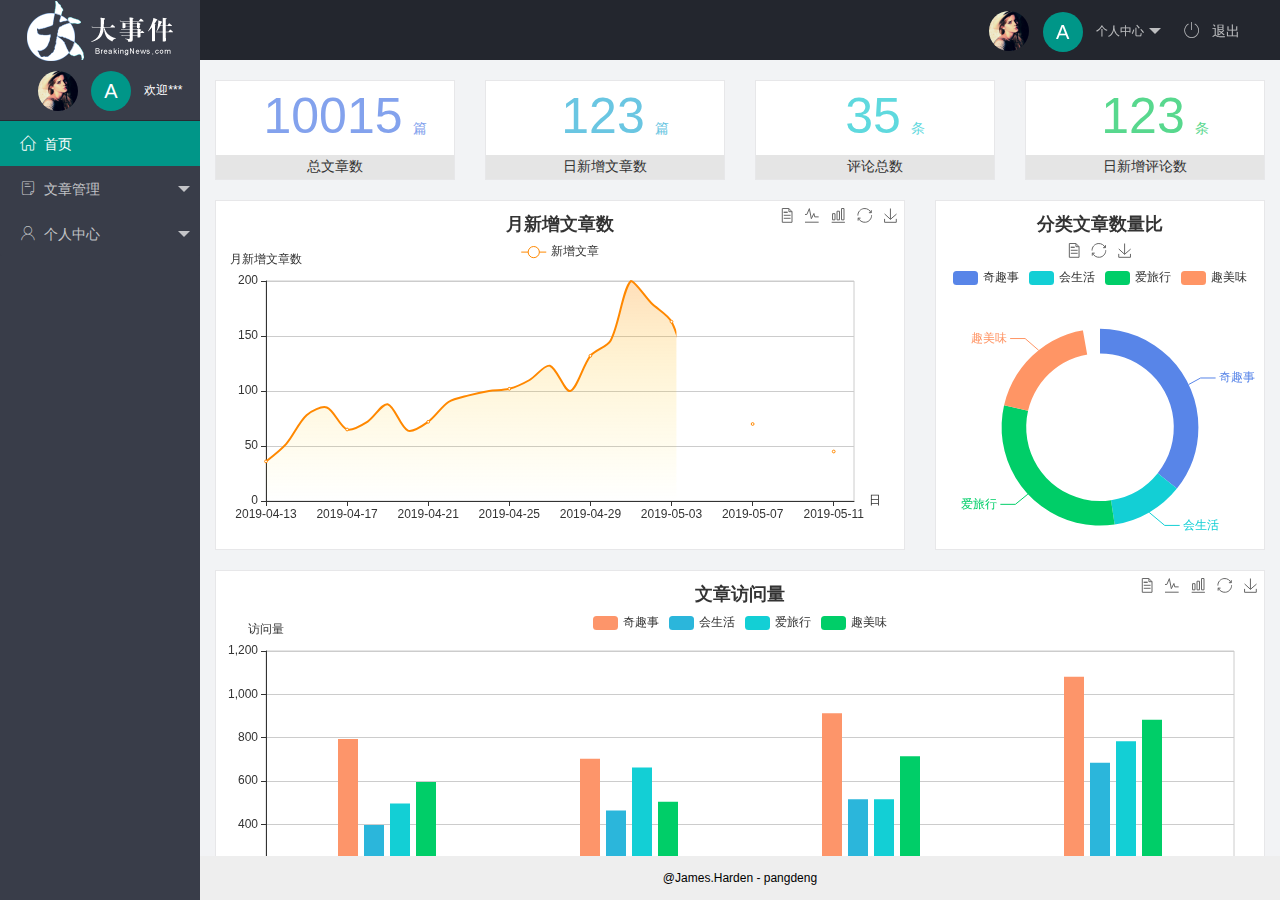
==== commit 821b619d: "完成个人中心功能的开发" ====
--- a/index.html
+++ b/index.html
@@ -27,9 +27,9 @@
                         个人中心
                     </a>
                     <dl class="layui-nav-child">
-                        <dd><a href="">基本资料</a></dd>
-                        <dd><a href="">更换头像</a></dd>
-                        <dd><a href="">重置密码</a></dd>
+                        <dd><a href="./user/userinfo.html" target="fm">基本资料</a></dd>
+                        <dd><a href="./user/user_avatar.html" target="fm">更换头像</a></dd>
+                        <dd><a href="./user/userpwd.html" target="fm">重置密码</a></dd>
                     </dl>
                 </li>
                 <li class="layui-nav-item" lay-header-event="menuRight" lay-unselect>
@@ -67,9 +67,9 @@
                     <li class="layui-nav-item">
                         <a href="javascript:;"><span class="iconfont icon-user"></span>个人中心</a>
                         <dl class="layui-nav-child">
-                            <dd><a href="javascript:;"><i class="layui-icon layui-icon-layer"></i> 基本资料</a></dd>
-                            <dd><a href="javascript:;"><i class="layui-icon layui-icon-fire"></i> 更换头像</a></dd>
-                            <dd><a href="javascript:;"><i class="layui-icon layui-icon-set-sm"></i> 重置密码</a></dd>
+                            <dd><a href="/user/userinfo.html" target="fm"><i class="layui-icon layui-icon-layer"></i> 基本资料</a></dd>
+                            <dd><a href="/user/user_avatar.html" target="fm"><i class="layui-icon layui-icon-fire"></i> 更换头像</a></dd>
+                            <dd><a href="./user/userpwd.html" target="fm"><i class="layui-icon layui-icon-set-sm"></i> 重置密码</a></dd>
                         </dl>
                     </li>
                 </ul>
